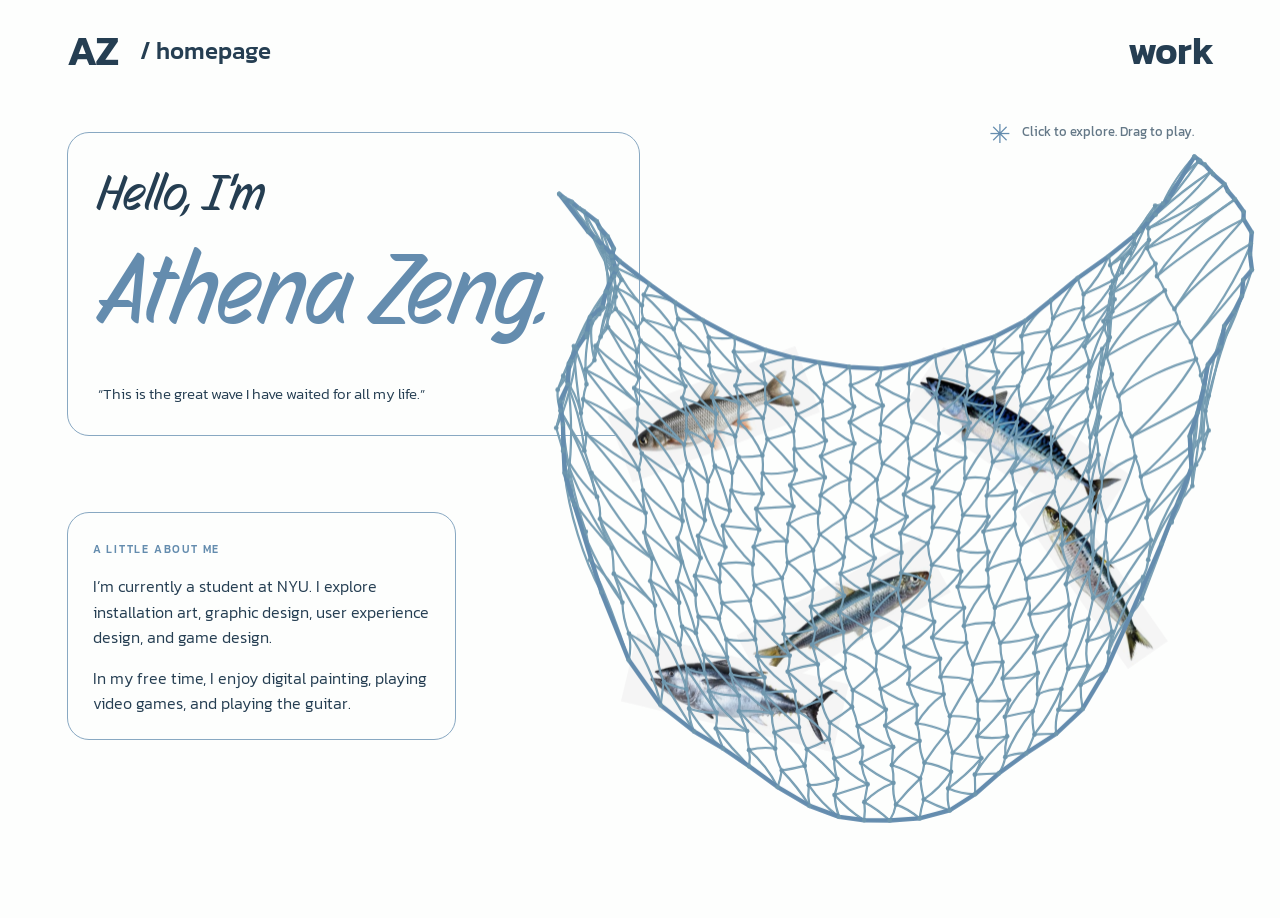
==== index.html @ c35355c2 "Add files via upload" ====
<!doctype html>
<html lang="en">
  <head>
    <meta charset="UTF-8" />
    <meta name="viewport" content="width=device-width,initial-scale=1" />
    <meta
      name="description"
      content="Athena Zeng's portfolio — art, games, and interactive worlds."
    />
    <title>Athena Zeng — Portfolio</title>
    <link rel="preconnect" href="https://fonts.googleapis.com" />
    <link rel="preconnect" href="https://fonts.gstatic.com" crossorigin />
    <link
      href="https://fonts.googleapis.com/css2?family=Kanit:wght@300;400;500;600&family=Story+Script&display=swap"
      rel="stylesheet"
    />
    <link rel="stylesheet" href="/assets/css/styles.css" />
    <link rel="stylesheet" href="/assets/css/custom.css" />
  </head>
  <body data-view="home">
    <header>
      <a class="home" href="/" aria-label="Homepage">AZ<span> / homepage</span></a
      ><a class="menu" href="/work/" aria-label="Work">work</a>
    </header>
    <main id="home">
      <section class="composition" aria-label="Introduction">
        <div class="intro panel">
          <h1 class="decrypt-heading" aria-label="Hello, I'm Athena Zeng.">
            <span class="decrypt-line" data-text="Hello, I'm" aria-hidden="true">Hello, I'm</span
            ><br /><em class="decrypt-line decrypt-name" data-text="Athena Zeng." aria-hidden="true"
              >Athena Zeng.</em
            >
          </h1>
          <p class="sea-quote">“This is the great wave I have waited for all my life.”</p>
        </div>
        <aside class="quick panel">
          <span class="eyebrow">A LITTLE ABOUT ME</span>
          <p class="about-copy">
            I’m currently a student at NYU. I explore installation art, graphic design, user
            experience design, and game design.
          </p>
          <p class="about-copy">
            In my free time, I enjoy digital painting, playing video games, and playing the guitar.
          </p>
        </aside>
        <div class="net-panel panel">
          <p class="net-hint">
            <span class="asterisk" aria-hidden="true">✳</span> Click to explore. Drag to play.
          </p>
          <canvas
            id="net"
            aria-label="Interactive irregular blue fishing net with five photographic fish that move with the mesh. Move your pointer to ripple the mesh, or drag to pull it. Use the Work navigation link with a keyboard."
          ></canvas>
        </div>
      </section>
    </main>
    <script src="/data/projects.js"></script>
    <script src="/assets/js/fishing-net.js"></script>
    <script src="/assets/js/portfolio.js"></script>
  </body>
</html>
---- assets/css/styles.css ----
/* 页面样式。保留响应式条件及级联顺序。常用调整建议写入 custom.css。 */
/* 页面样式。保留响应式条件及级联顺序。常用调整建议写入 custom.css。 */
:root {
  --blue: #648cae;
  --line: #88a8c2;
  --ink: #253e52;
  --muted: #647887;
}
* {
  box-sizing: border-box;
}
html {
  scroll-behavior: smooth;
  scroll-padding-top: 35px;
}
body {
  margin: 0;
  background: #fdfefd;
  color: var(--ink);
  font-family: "Kanit", Arial, sans-serif;
}
a {
  color: inherit;
  text-decoration: none;
}
button {
  font: inherit;
}
a:focus-visible,
button:focus-visible {
  outline: 3px solid #284f76;
  outline-offset: 5px;
}
header {
  display: flex;
  justify-content: space-between;
}
.home,
.menu {
  display: flex;
  align-items: center;
}
.menu > span:first-child {
  font-size: 14px;
  color: var(--muted);
}
.menu > span:last-child > span {
  margin-left: 42px;
}
.composition {
  position: relative;
  margin: 74px 3.4vw 0;
}
.panel {
  border: 1px solid var(--line);
  border-radius: 22px;
  background: #fdfefd;
}
.intro {
  position: relative;
  width: 59%;
  padding: 34px 38px 38px;
  min-height: 340px;
}
.eyebrow,
.edition {
  font-size: 11px;
  letter-spacing: 1.8px;
  font-weight: 500;
}
.eyebrow {
  color: var(--blue);
}
h1 {
  font-size: clamp(45px, 5.1vw, 76px);
  line-height: 1.1;
  margin: 32px 0 21px;
}
h1 em {
  font-style: normal;
  color: var(--blue);
}
.intro p {
  font-size: 17px;
  line-height: 1.6;
  margin: 0;
}
.quick {
  margin-top: 35px;
  width: 33%;
  padding: 29px 30px;
}
.quick > p {
  font-family: "Kanit", Arial, sans-serif;
  font-size: 25px;
  line-height: 1.35;
  margin: 23px 0 27px;
}
.quick dl {
  font-size: 13px;
  margin-bottom: 24px;
}
.quick dl > div {
  display: flex;
  justify-content: space-between;
  gap: 10px;
  padding: 9px 0;
  border-bottom: 1px solid #e5ecf1;
}
dt {
  color: var(--muted);
}
dd {
  margin: 0;
  text-align: right;
}
.quick a {
  font-size: 14px;
  display: flex;
  justify-content: space-between;
}
.net-panel {
  position: absolute;
  right: 0;
  top: 65px;
  width: 55.5%;
  height: 620px;
}
.net-top,
.net-bottom {
  position: absolute;
  left: 26px;
  right: 26px;
  display: flex;
  justify-content: space-between;
  align-items: center;
  z-index: 1;
  pointer-events: none;
}
.edition {
  font-size: 10px;
  color: var(--muted);
  letter-spacing: 1px;
}
.net-bottom {
  font-size: 12px;
  color: var(--muted);
}
.asterisk {
  color: var(--blue);
  font-size: 24px;
  vertical-align: middle;
  margin-right: 7px;
}
button {
  pointer-events: auto;
  border: 0;
  border-bottom: 1px solid var(--line);
  background: transparent;
  color: var(--ink);
  padding: 8px 0;
  cursor: pointer;
  font-size: 12px;
}
canvas {
  width: 100%;
  height: 100%;
  display: block;
  touch-action: none;
  cursor: grab;
}
canvas:active {
  cursor: grabbing;
}
.side-note {
  position: absolute;
  right: 1px;
  color: var(--muted);
  font-size: 10px;
  letter-spacing: 2px;
}
.work {
  margin: 0 3.4vw 100px;
}
.section-title {
  display: flex;
  align-items: baseline;
  justify-content: space-between;
  border-bottom: 1px solid var(--line);
  padding-bottom: 25px;
}
.section-title h2 {
  font-family: "Kanit", Arial, sans-serif;
  font-weight: 400;
  font-size: 36px;
  margin: 0;
}
.section-title > span {
  color: var(--muted);
  font-size: 14px;
}
.work-list article {
  display: flex;
  gap: 30px;
  align-items: center;
  padding: 30px 0;
  border-bottom: 1px solid #dce5ec;
}
.work-list article > span:first-child {
  color: var(--blue);
  font-size: 12px;
}
h3 {
  font-weight: 400;
  font-size: 24px;
  margin: 0 0 8px;
}
.work-list p {
  margin: 0;
  font-size: 14px;
  color: var(--muted);
}
.tag {
  margin-left: auto;
  font-size: 10px;
  letter-spacing: 1px;
  border: 1px solid #cfdee9;
  border-radius: 30px;
  padding: 9px 13px;
}
.work-note {
  font-size: 13px;
  color: var(--muted);
  margin-top: 23px;
}
footer {
  border-top: 1px solid var(--line);
  margin: 0 3.4vw;
  padding: 25px 0 32px;
  display: flex;
  justify-content: space-between;
  font-size: 12px;
  color: var(--muted);
}
@media (min-width: 1500px) {
  header,
  main,
  footer {
    max-width: 1450px;
    margin-left: auto;
    margin-right: auto;
  }
}
@media (max-width: 1000px) {
  .edition {
    display: none;
  }
  .quick {
    width: 39%;
    padding: 24px;
  }
  .intro {
    width: 65%;
  }
  .net-panel {
    width: 55%;
    height: 570px;
    top: 100px;
  }
  .net-bottom {
    left: 18px;
    right: 18px;
    flex-wrap: wrap;
    gap: 7px;
  }
  h1 {
    font-size: 53px;
  }
}
@media (max-width: 650px) {
  .home,
  .menu {
    padding: 0 15px;
  }
  .menu {
    width: 43%;
  }
  .menu > span:last-child > span {
    margin-left: 10px;
  }
  .composition {
    margin: 42px 20px 65px;
    display: flex;
    flex-direction: column;
  }
  .intro {
    width: 100%;
    min-height: 0;
    padding: 27px;
  }
  .intro h1 {
    font-size: 52px;
    letter-spacing: -2px;
    margin-top: 24px;
  }
  .intro p {
    font-size: 16px;
  }
  .net-panel {
    position: relative;
    width: 100%;
    height: 470px;
    top: auto;
    order: 2;
  }
  .quick {
    width: 100%;
    margin: 0;
    order: 3;
  }
  .quick > p {
    margin: 18px 0;
  }
  .side-note {
    display: none;
  }
  .work {
    margin: 0 20px 60px;
  }
  .section-title {
    display: block;
  }
  .section-title h2 {
    font-size: 29px;
    margin-bottom: 12px;
  }
  .work-list article {
    gap: 16px;
    flex-wrap: wrap;
  }
  .tag {
    margin-left: 30px;
  }
  .work-list h3 {
    font-size: 22px;
  }
  footer {
    margin: 0 20px;
    gap: 20px;
    flex-wrap: wrap;
  }
  footer > span:nth-child(2) {
    display: none;
  }
}
@media (prefers-reduced-motion: reduce) {
  html {
    scroll-behavior: auto;
  }
}
/* The supplied fish photograph and the mesh share one continuous surface. */
.net-top,
.net-bottom {
  background: rgba(245, 245, 245, 0.94);
  border-radius: 8px;
  padding: 5px 0;
}

/* Open suspended net: the canvas extends beyond its former frame. */
.net-panel {
  border: 0;
  background: transparent;
  overflow: visible;
  isolation: isolate;
  pointer-events: none;
}
#net {
  position: absolute;
  left: -15%;
  top: -11%;
  width: 115%;
  height: 124%;
  max-width: none;
  pointer-events: auto;
  mix-blend-mode: multiply;
}
.net-top {
  top: -25px;
  background: transparent;
}
.net-bottom {
  bottom: -50px;
  background: transparent;
}
.side-note {
  top: 770px;
}
.composition {
  min-height: 875px;
}
h1 {
  font-weight: 400;
  letter-spacing: -2px;
}
.quick > p,
.section-title h2 {
  font-weight: 300;
}
@media (max-width: 1000px) {
  .composition {
    min-height: 830px;
  }
  .side-note {
    top: 760px;
  }
}
@media (max-width: 650px) {
  .composition {
    min-height: 0;
    gap: 34px;
  }
  .net-panel {
    margin: 38px 0 70px;
  }
  #net {
    left: -5%;
    width: 110%;
    top: -10%;
    height: 120%;
  }
  .net-bottom {
    bottom: -40px;
  }
  .net-top {
    top: -30px;
  }
}
.net-enter {
  position: absolute;
  right: 20px;
  bottom: -82px;
  pointer-events: auto;
  color: var(--blue);
  border-bottom: 1px solid var(--line);
  padding: 8px 0;
  font-size: 16px;
  z-index: 3;
}
.collection-heading {
  display: flex;
  justify-content: space-between;
  align-items: end;
}
.collection-heading h1 {
  font-size: 38px;
  letter-spacing: -1px;
  margin: 12px 0;
}
.collection-heading p {
  color: var(--muted);
  font-size: 16px;
}
.domain-key {
  display: flex;
  gap: 25px;
  margin: 15px 0;
  font-size: 14px;
}
.domain-key > span:before {
  content: "";
  display: inline-block;
  width: 25px;
  height: 3px;
  background: var(--domain);
  vertical-align: middle;
  margin-right: 9px;
}
.collection-net {
  position: relative;
  width: min(1080px, 100%);
  height: min(73vw, 760px);
  min-height: 490px;
  margin: -55px auto 0;
}
.collection-net #net {
  left: 0;
  top: 0;
  width: 100%;
  height: 100%;
  position: absolute;
}
.collection-foot {
  display: flex;
  justify-content: space-between;
  align-items: center;
  font-size: 12px;
  color: var(--muted);
  padding: 10px 0 25px;
}
.fish-project-link {
  position: absolute;
  transform: translate(-50%, -50%);
  height: 65px;
  z-index: 3;
  color: var(--domain);
  text-align: center;
  pointer-events: none;
}
.fish-hit {
  display: block;
  height: 100%;
  width: 100%;
  transform: rotate(var(--fish-angle));
  pointer-events: auto;
  cursor: pointer;
  border-radius: 50%;
}
.fish-label {
  display: block;
  width: max-content;
  max-width: 220px;
  margin: 5px auto;
  background: rgba(253, 254, 253, 0.9);
  padding: 4px 10px;
  border-left: 2px solid var(--domain);
  font-size: 15px;
  pointer-events: auto;
  text-align: left;
}
.fish-label small {
  display: block;
  font-size: 11px;
}
.fish-project-link:hover .fish-label,
.fish-project-link:focus-visible .fish-label {
  background: var(--domain);
  color: white;
}
.fish-project-link:focus-visible {
  outline: 2px solid var(--domain);
}
body[data-view="detail"] {
  overflow: hidden;
}
.project-screen {
  display: grid;
  grid-template-columns: 39% 61%;
  position: relative;
  overflow: hidden;
}
.catch-rail {
  position: relative;
  padding: 14px 25px 30px 4vw;
  overflow-y: auto;
}
.back-collection {
  font-size: 14px;
  position: relative;
  z-index: 3;
}
.rail-caption {
  display: block;
  font-size: 10px;
  letter-spacing: 1.5px;
  color: var(--muted);
  margin-top: 20px;
}
#catch-list {
  flex-direction: column;
  justify-content: center;
  gap: 2px;
}
.catch-item {
  position: relative;
  display: flex;
  align-items: center;
  min-height: 65px;
  flex: 1;
  max-height: 140px;
  transition:
    opacity 0.35s,
    transform 0.35s;
}
.catch-item.selected {
  flex: 1.6;
}
.catch-item:hover {
  opacity: 0.85;
}
.fish-crop {
  display: block;
  width: 80%;
  aspect-ratio: 355 / var(--source-height);
  position: relative;
  overflow: hidden;
  mix-blend-mode: multiply;
}
.fish-crop img {
  position: absolute;
  width: calc(100% * 369 / 355);
  max-width: none;
  height: auto;
  left: calc(-100% * 7 / 355);
  top: calc(-100% * var(--source-y) / var(--source-height));
  filter: url(#fish-silhouette);
}
.selected .fish-crop img {
  filter: none;
}
.catch-name {
  position: absolute;
  left: 12px;
  bottom: 0;
  font-size: 13px;
  letter-spacing: 1px;
  background: rgba(253, 254, 253, 0.85);
  padding: 2px 8px;
}
.catch-name small {
  display: none;
  font-size: 11px;
  letter-spacing: 0;
}
.selected .catch-name {
  color: var(--project-color);
  bottom: -7px;
}
.selected .catch-name small {
  display: block;
}
.project-orbit {
  position: relative;
  overflow: hidden;
  touch-action: none;
  outline-offset: -5px;
}
.orbit-line {
  position: absolute;
  top: -30%;
  height: 165%;
  border: 2px solid var(--project-color);
  border-radius: 50%;
  pointer-events: none;
}
.project-top {
  position: absolute;
  left: 9%;
  right: 5%;
  top: 15px;
  display: flex;
  justify-content: space-between;
  color: var(--project-color);
  font-size: 12px;
  letter-spacing: 1.5px;
  z-index: 4;
}
.orbit-card {
  position: absolute;
  top: 50%;
  overflow-y: auto;
  transform: translate(calc(var(--curve) * 65px), calc(-50% + var(--offset) * 520px))
    rotate(calc(var(--offset) * 13deg));
  transform-origin: -250px center;
  opacity: 0.18;
  transition:
    transform 0.55s cubic-bezier(0.2, 0.75, 0.2, 1),
    opacity 0.45s;
  pointer-events: none;
}
.orbit-card.active {
  opacity: 1;
  pointer-events: auto;
  z-index: 2;
}
.orbit-card h1 {
  font-size: clamp(28px, 3.5vw, 52px);
  color: var(--project-color);
  letter-spacing: -1px;
}
.orbit-card p {
  font-weight: 300;
  max-width: 44ch;
}
.project-image-slot {
  height: clamp(120px, 24vh, 260px);
  border: 1px dashed var(--line);
  background: #edf2f5;
  display: flex;
  flex-direction: column;
  align-items: center;
  justify-content: center;
  gap: 7px;
  color: var(--muted);
}
.project-image-slot > span {
  font-size: 22px;
  font-weight: 300;
}
.project-image-slot > small {
  font-size: 13px;
}
.project-facts {
  margin: 25px 0;
}
.project-facts > div {
  display: flex;
  justify-content: space-between;
  padding: 15px 0;
  border-bottom: 1px solid #dce5ec;
}
.orbit-controls {
  position: absolute;
  bottom: 16px;
  right: 10%;
  display: flex;
  align-items: center;
  gap: 18px;
  z-index: 5;
  background: #fdfefd;
  padding: 5px;
}
.orbit-controls button {
  font-size: 22px;
  padding: 4px 12px;
}
.orbit-controls button:disabled {
  opacity: 0.25;
  cursor: default;
}
.orbit-controls > span:last-child {
  margin-left: auto;
  color: var(--muted);
  font-size: 12px;
}
#section-count {
  font-size: 14px;
  color: var(--project-color);
}
@media (max-width: 650px) {
  .collection-heading {
    display: block;
  }
  .collection-heading h1 {
    font-size: 29px;
  }
  .domain-key {
    flex-wrap: wrap;
    font-size: 12px;
  }
  .collection-net {
    margin: -20px auto 0;
    min-height: 490px;
    width: 100%;
  }
  .fish-label {
    font-size: 12px;
    max-width: 130px;
  }
  .collection-foot > span:last-child {
    display: none;
  }
  .project-screen {
    grid-template-columns: 29% 71%;
  }
  .catch-rail {
    padding: 10px 6px;
  }
  .back-collection {
    font-size: 11px;
  }
  .rail-caption {
    display: none;
  }
  #catch-list {
    min-height: 420px;
  }
  .fish-crop {
    width: 100%;
    transform: rotate(-55deg) scale(1.25);
    overflow: hidden;
  }
  .catch-name {
    left: 0;
    font-size: 10px;
    bottom: 9px;
    padding: 2px;
  }
  .catch-name small {
    display: none !important;
  }
  .selected .catch-name {
    bottom: 0;
  }
  .project-top {
    font-size: 9px;
    letter-spacing: 0.6px;
    left: 7%;
    right: 5%;
  }
  .orbit-card {
    transform: translate(calc(var(--curve) * 35px), calc(-50% + var(--offset) * 500px))
      rotate(calc(var(--offset) * 12deg));
  }
  .orbit-controls {
    right: 3%;
    gap: 7px;
  }
  .orbit-controls > span:last-child {
    font-size: 10px;
  }
  .project-image-slot > small {
    font-size: 11px;
    text-align: center;
  }
  .project-facts {
    font-size: 13px;
  }
  .net-enter {
    bottom: -75px;
  }
}
@media (prefers-reduced-motion: reduce) {
  .orbit-card,
  .catch-item {
    transition: none;
  }
}
/* A curved school of fish, all facing the information on the right. */
.catch-rail {
  border-right: 0;
  padding-right: 0;
}
#catch-list {
  position: absolute;
  inset: 55px 0 45px;
  height: auto;
  min-height: 0;
  display: block;
}
.catch-item,
.catch-item.selected {
  position: absolute;
  left: calc(4% - var(--catch-curve) * 3%);
  top: calc(50% + var(--catch-offset) * 19%);
  width: 94%;
  height: 100px;
  min-height: 0;
  max-height: none;
  display: flex;
  transform: translateY(-50%) scale(0.7);
  transform-origin: right center;
  opacity: 0.34;
}
.catch-item.selected {
  z-index: 2;
}
.catch-item .fish-crop {
  width: 93%;
  transform: scaleX(var(--fish-facing));
  flex-shrink: 0;
}
.catch-item.selected .catch-name {
  bottom: -24px;
  font-size: 16px;
  left: 13%;
}
.catch-item.selected .catch-name small {
  font-size: 12px;
}
.catch-item:focus-visible {
  opacity: 1;
  outline: 2px solid var(--project-color);
  outline-offset: 8px;
}
.rail-caption {
  position: absolute;
  bottom: 14px;
  left: 4vw;
}
/* The card is a curved, tapered quadrilateral rather than a rounded rectangle. */
.orbit-card {
  left: 3%;
  width: 94%;
  max-height: none;
  background: transparent;
  border: 0;
  border-radius: 0;
  padding: 0;
  overflow: visible;
}
.card-shape {
  position: absolute;
  inset: 0;
  width: 100%;
  height: 100%;
  overflow: visible;
  pointer-events: none;
}
.card-shape path {
  vector-effect: non-scaling-stroke;
}
.card-content {
  position: absolute;
  overflow-y: auto;
  overscroll-behavior: contain;
  padding: 4px 8px 8px 0;
}
.orbit-card h1 {
  margin: 8px 0 16px;
}
.orbit-card p {
  font-size: 16px;
  line-height: 1.55;
  margin: 14px 0 0;
}
.orbit-card .project-image-slot {
  height: clamp(105px, 20vh, 190px);
}
.orbit-controls {
  left: 20%;
}
.orbit-line {
  left: -44%;
  width: 112%;
}
@media (max-width: 650px) {
  #catch-list {
    inset: 45px 0 40px;
  }
  .catch-item,
  .catch-item.selected {
    height: 70px;
    left: calc(1% - var(--catch-curve) * 2%);
    width: 98%;
  }
  .catch-item .fish-crop {
    transform: scaleX(var(--fish-facing));
    width: 100%;
  }
  .catch-item.selected .catch-name {
    left: 3%;
    bottom: -12px;
    font-size: 11px;
  }
  .orbit-card {
    left: 0;
    width: 99%;
    padding: 0;
  }
  .card-content {
    padding-right: 3px;
  }
  .orbit-card h1 {
    font-size: 26px;
  }
  .orbit-card p {
    font-size: 14px;
  }
  .orbit-card .project-image-slot {
    height: 140px;
  }
  .project-image-slot > span {
    font-size: 18px;
  }
  .orbit-controls {
    left: 10%;
  }
}
@media (max-height: 600px) {
  .card-content {
    top: 15%;
    bottom: 13%;
  }
  .catch-item,
  .catch-item.selected {
    height: 65px;
  }
  .catch-item.selected .catch-name {
    bottom: -12px;
  }
  .orbit-card .project-image-slot {
    height: 105px;
  }
}
/* Keep the photograph's color, with the light source background masked out. */
.catch-item.selected .fish-crop img {
  filter: url(#fish-cutout);
}
.catch-item.selected .fish-crop {
  mix-blend-mode: normal;
}
.catch-name {
  display: none !important;
}
.card-shape path {
  stroke-linejoin: round;
  stroke-linecap: round;
}
@media (max-width: 650px) {
}
/* Recess the inactive catches; project the selected catch toward the content. */
.catch-item {
  left: calc(-12% - var(--catch-curve) * 2%);
  transform: translateY(-50%) scale(0.62);
  transform-origin: left center;
  opacity: 0.4;
}
.catch-item.selected {
  left: 10%;
  width: 100%;
  transform: translateY(-50%) scale(1.24);
  transform-origin: right center;
  opacity: 1;
}
.catch-item .catch-name {
  display: block !important;
  left: 10%;
  bottom: -13px;
  background: transparent;
  color: var(--blue);
  font-size: 14px;
}
.catch-item .catch-name small {
  display: none !important;
}
.catch-rail {
  overflow: visible;
  z-index: 3;
  pointer-events: none;
}
.catch-rail a {
  pointer-events: auto;
}
.catch-item.selected .fish-crop {
  overflow: hidden;
}
.project-orbit {
  isolation: isolate;
}
.project-orbit::before {
  content: "";
  position: absolute;
  inset: 12% 4% 13% 0;
  background:
    radial-gradient(ellipse at 70% 22%, rgba(134, 223, 210, 0.25), transparent 57%),
    radial-gradient(ellipse at 30% 76%, rgba(142, 203, 222, 0.2), transparent 54%);
  pointer-events: none;
  z-index: -1;
}
.card-frost {
  position: absolute;
  inset: 0;
  clip-path: polygon(
    14.5% 11.7%,
    28% 8.3%,
    48% 5.8%,
    70% 4.8%,
    91% 5.1%,
    94.2% 9.1%,
    96% 25%,
    97% 50%,
    96% 75%,
    94.2% 90.9%,
    91% 94.9%,
    70% 95.2%,
    48% 94.2%,
    28% 91.7%,
    14.5% 88.3%,
    12.5% 83.6%,
    14% 67%,
    14.4% 50%,
    14% 33%,
    12.5% 16.4%
  );
  backdrop-filter: blur(18px) saturate(135%);
  -webkit-backdrop-filter: blur(18px) saturate(135%);
  background: linear-gradient(130deg, rgba(228, 255, 250, 0.18), rgba(138, 210, 214, 0.12));
  pointer-events: none;
}
.card-shape path {
  stroke-width: 1.25;
}
.card-content .project-image-slot {
  border-color: rgba(97, 168, 172, 0.45);
}
.orbit-card .eyebrow {
  color: #5a9695;
}
@media (max-width: 650px) {
  .catch-item {
    left: calc(-8% - var(--catch-curve) * 2%);
    transform: translateY(-50%) scale(0.67);
  }
  .catch-item.selected {
    left: 6%;
    width: 100%;
    transform: translateY(-50%) scale(1.16);
  }
  .catch-item .catch-name {
    font-size: 11px;
    left: 6%;
    bottom: -5px;
  }
  .catch-item.selected .catch-name {
    display: none !important;
  }
}
/* Labels follow the mouth, rather than the lower edge of the fish. */
.catch-item:not(.selected) .catch-name {
  left: 96%;
  top: 50%;
  bottom: auto;
  transform: translateY(-50%);
  width: max-content;
  white-space: nowrap;
  font-size: 17px;
  line-height: 1.2;
  padding: 0 0 0 8px;
  letter-spacing: 0.4px;
  background: transparent;
}
.catch-item.selected .catch-name {
  display: none !important;
}
/* Tint only the exact SVG outline. No surrounding glow or rectangular wash. */
.project-orbit::before {
  display: none;
}
.card-frost {
  display: none;
}
.card-shape {
  filter: none;
}
.card-shape path {
  fill: rgba(164, 224, 214, 0.2);
  stroke: rgba(100, 168, 171, 0.7);
}
.card-content .project-image-slot {
  background: rgba(226, 248, 244, 0.2);
}
@media (max-width: 650px) {
  .catch-item:not(.selected) .catch-name {
    left: 94%;
    font-size: 13px;
    padding-left: 3px;
    letter-spacing: 0;
  }
}
/* A consistent image stage preserves both portrait and landscape compositions. */
.project-photo {
  margin: 0;
  width: 100%;
}
.project-photo img {
  display: block;
  width: 100%;
  height: clamp(140px, 25vh, 240px);
  object-fit: contain;
  object-position: center;
  background: rgba(236, 250, 247, 0.16);
  border-radius: 5px;
}
.project-photo figcaption {
  font-size: 12px;
  line-height: 1.4;
  color: var(--muted);
  margin-top: 8px;
}
.card-content:has(.project-photo) > p:empty {
  display: none;
}
@media (max-width: 650px) {
  .project-photo img {
    height: clamp(145px, 25vh, 215px);
  }
  .project-photo figcaption {
    font-size: 11px;
  }
}
/* One shared alignment for navigation and the collection introduction. */
header {
  width: auto;
  max-width: none;
  margin: 28px 5.2vw;
}
.home,
.menu {
  border: 0;
  border-radius: 0;
  background: none;
  padding: 0;
  min-height: 64px;
  font-weight: 600;
}
.home {
  font-size: 42px;
  letter-spacing: -1.5px;
}
.home span {
  font-size: 24px;
  font-weight: 500;
  letter-spacing: 0;
  margin-left: 22px;
}
.menu {
  width: auto;
  gap: 28px;
  font-size: 38px;
  justify-content: flex-end;
  letter-spacing: -0.5px;
}
.menu > span,
.menu > span:first-child {
  font-size: 38px;
  font-weight: 600;
  color: inherit;
}
.home:hover,
.menu:hover {
  color: var(--blue);
}
.collection {
  margin: 45px 5.2vw 0;
  padding-bottom: 35px;
}
.collection-heading h1 {
  margin-left: 0;
}
.domain-key {
  margin-left: 0;
}
@media (max-width: 650px) {
  header {
    margin: 20px;
  }
  .home,
  .menu {
    min-height: 48px;
  }
  .home {
    font-size: 31px;
  }
  .home span {
    font-size: 16px;
    margin-left: 10px;
  }
  .menu {
    font-size: 28px;
    gap: 12px;
  }
  .menu > span,
  .menu > span:first-child {
    font-size: 28px;
  }
  .collection {
    margin: 35px 20px 0;
  }
}
/* Image-led project cards with an unobtrusive continuous orbit. */
.orbit-line {
  opacity: 0.15;
  border-width: 1px;
}
.project-screen {
  height: calc(100dvh - 115px);
}
.orbit-card {
  height: calc(100dvh - 180px);
  min-height: 300px;
}
.card-content {
  left: 18%;
  right: 8%;
  top: 12%;
  bottom: 12%;
  scrollbar-width: none;
}
.card-content::-webkit-scrollbar {
  display: none;
}
.image-card .card-content {
  display: flex;
  flex-direction: column;
  gap: 8px;
  overflow: hidden;
}
.image-card .card-content > .eyebrow {
  font-size: 11px;
  flex: none;
}
.image-card h1 {
  font-size: clamp(23px, 2.3vw, 34px);
  margin: 0;
  line-height: 1.2;
  flex: none;
}
.image-card .project-photo {
  flex: 1;
  min-height: 0;
  display: flex;
  flex-direction: column;
  margin: 0;
}
.image-card .project-photo img {
  width: 100%;
  height: 100%;
  min-height: 0;
  flex: 1;
  object-fit: contain;
  background: transparent;
}
.image-card .project-photo figcaption {
  font-size: 11px;
  margin-top: 5px;
  flex: none;
}
.image-card .card-content > p {
  font-size: 14px;
  line-height: 1.4;
  margin: 0;
  flex: none;
}
#project-number {
  letter-spacing: 0.3px;
  font-size: 14px;
}
@media (max-width: 650px) {
  .project-screen {
    height: calc(100dvh - 90px);
  }
  .orbit-card {
    height: calc(100dvh - 145px);
    min-height: 280px;
  }
  .card-content {
    left: 18%;
    right: 8%;
    top: 13%;
    bottom: 13%;
  }
  .image-card h1 {
    font-size: 23px;
  }
  #project-number {
    font-size: 11px;
  }
  .image-card .card-content > p {
    font-size: 12px;
  }
}
@media (max-height: 600px) {
  .orbit-card {
    height: calc(100dvh - 130px);
    min-height: 210px;
  }
  .image-card h1 {
    font-size: 21px;
  }
  .image-card .card-content > p {
    display: none;
  }
}
/* Script greeting with staggered top and bottom mechanical flaps. */
.intro .flap-heading {
  font-family: "Story Script", cursive;
  font-weight: 400;
  font-size: clamp(52px, 5.5vw, 82px);
  letter-spacing: 0;
  line-height: 1.25;
  margin-top: 20px;
}
.flap-line {
  white-space: nowrap;
}
.flap-word {
  display: inline-block;
  position: relative;
  perspective: 700px;
  vertical-align: baseline;
  white-space: pre;
}
.flap-space {
  visibility: hidden;
}
.flap-half {
  position: absolute;
  inset: 0;
  backface-visibility: hidden;
  transform-origin: center 50%;
  white-space: pre;
}
.flap-top {
  clip-path: inset(0 -15% 50% -15%);
}
.flap-bottom {
  clip-path: inset(50% -15% 0 -15%);
}
.flapping .flap-top {
  animation: flapUpper 0.58s cubic-bezier(0.2, 0.65, 0.3, 1) both;
  animation-delay: var(--delay);
}
.flapping .flap-bottom {
  animation: flapLower 0.68s cubic-bezier(0.2, 0.65, 0.3, 1) both;
  animation-delay: calc(var(--delay) + 110ms);
}
@keyframes flapUpper {
  0% {
    transform: rotateX(90deg);
    opacity: 0;
  }
  30% {
    opacity: 1;
  }
  100% {
    transform: rotateX(0);
    opacity: 1;
  }
}
@keyframes flapLower {
  0% {
    transform: rotateX(-90deg);
    opacity: 0;
  }
  25% {
    opacity: 1;
  }
  78% {
    transform: rotateX(9deg);
  }
  100% {
    transform: rotateX(0);
    opacity: 1;
  }
}
body[data-view="home"] .net-enter {
  top: -38px;
  right: 10px;
  bottom: auto;
  font-size: 15px;
  border: 0;
  padding: 8px 0;
  z-index: 4;
}
@media (max-width: 1000px) {
  .intro .flap-heading {
    font-size: 57px;
  }
}
@media (max-width: 650px) {
  .intro .flap-heading {
    font-size: clamp(43px, 9vw, 57px);
  }
  body[data-view="home"] .net-enter {
    top: -30px;
    right: 0;
  }
}
@media (prefers-reduced-motion: reduce) {
  .flapping .flap-half {
    animation: none;
  }
}
/* Stable two-line script layout during the character-decoding reveal. */
.intro .decrypt-heading {
  font-family: "Story Script", cursive;
  font-weight: 400;
  font-size: clamp(45px, 4.3vw, 66px);
  line-height: 1.15;
  letter-spacing: 0;
  margin: 18px 0 52px;
}
.decrypt-line {
  display: inline-block;
  white-space: nowrap;
  min-height: 1.15em;
}
.intro .decrypt-name {
  font-size: 1.34em;
  font-style: normal;
  color: var(--blue);
  margin-top: 10px;
}
.net-hint {
  position: absolute;
  top: -42px;
  right: 10px;
  margin: 0;
  z-index: 4;
  font-size: 14px;
  line-height: 1.5;
  color: var(--muted);
  pointer-events: none;
  white-space: nowrap;
}
.net-hint .asterisk {
  font-size: 26px;
  vertical-align: middle;
  margin-right: 8px;
}
@media (max-width: 1000px) {
  .intro .decrypt-heading {
    font-size: 43px;
    margin-bottom: 48px;
  }
}
@media (max-width: 650px) {
  .intro .decrypt-heading {
    font-size: clamp(31px, 7vw, 43px);
    margin-bottom: 42px;
  }
  .intro .decrypt-name {
    font-size: 1.27em;
  }
  .net-hint {
    top: -33px;
    right: 0;
    font-size: 12px;
  }
  .net-hint .asterisk {
    font-size: 22px;
  }
}
/* Two fixed-height, viewport-sized compositions. */
body[data-view="home"],
body[data-view="work"] {
  height: 100dvh;
  overflow: hidden;
}
body[data-view="home"] header,
body[data-view="work"] header {
  height: 64px;
  margin: 18px 5.2vw;
}
body[data-view="home"] main {
  height: calc(100dvh - 100px);
}
body[data-view="home"] .composition {
  height: 100%;
  min-height: 0;
  margin: 0 5.2vw;
  position: relative;
}
body[data-view="home"] .intro {
  position: absolute;
  left: 0;
  top: 4%;
  width: 50%;
  min-height: 0;
  padding: 25px 30px 30px;
}
body[data-view="home"] .intro .decrypt-heading {
  font-size: clamp(35px, 4vw, 62px);
  margin: 5px 0 35px;
}
body[data-view="home"] .intro p {
  font-size: 16px;
  line-height: 1.5;
}
body[data-view="home"] .quick {
  position: absolute;
  left: 0;
  margin: 0;
}
body[data-view="home"] .quick > p {
  font-size: 23px;
  margin: 14px 0;
}
body[data-view="home"] .quick dl {
  margin: 12px 0 15px;
}
body[data-view="home"] .net-panel {
  margin: 0;
}
body[data-view="home"] .net-hint {
  line-height: 1.5;
  margin: 0;
  font-size: 13px;
  background: var(--page-background, #fdfefd);
  padding: 0 6px;
}
body[data-view="work"] .collection {
  height: calc(100dvh - 100px);
  margin: 0 5.2vw;
  padding: 10px 0 0;
  display: flex;
  flex-direction: column;
  min-height: 0;
}
body[data-view="work"] .collection-heading {
  flex: none;
}
body[data-view="work"] .collection-heading h1 {
  font-size: clamp(26px, 3vw, 40px);
  margin: 6px 0 8px;
}
body[data-view="work"] .domain-key {
  flex: none;
  margin: 8px 0 0;
  position: relative;
  z-index: 4;
}
body[data-view="work"] .collection-net {
  flex: 1;
  width: 100%;
  min-height: 0;
  height: auto;
  margin: 0 auto;
  position: relative;
}
body[data-view="work"] .collection-net #net {
  left: -6%;
  top: -21%;
  width: 112%;
  height: 129%;
}
body[data-view="work"] #fish-links {
  position: absolute;
  left: -6%;
  top: -21%;
  width: 112%;
  height: 129%;
  pointer-events: none;
}
@media (max-height: 780px) and (min-width: 651px) {
  body[data-view="home"] .intro {
    padding: 20px 25px;
  }
  body[data-view="home"] .intro .decrypt-heading {
    font-size: clamp(33px, 3.6vw, 51px);
    margin-bottom: 22px;
  }
  body[data-view="home"] .quick > p {
    font-size: 19px;
    margin: 9px 0;
  }
  body[data-view="home"] .quick dl {
    margin: 8px 0;
  }
  body[data-view="home"] .quick dl > div {
    padding: 5px 0;
  }
  body[data-view="home"] .intro p {
    font-size: 14px;
  }
}
@media (max-width: 650px) {
  body[data-view="home"] header,
  body[data-view="work"] header {
    height: 48px;
    margin: 12px 20px;
  }
  body[data-view="home"] main,
  body[data-view="work"] .collection {
    height: calc(100dvh - 72px);
  }
  body[data-view="home"] .composition {
    margin: 0 20px;
    display: block;
  }
  body[data-view="home"] .intro {
    top: 2%;
    width: 100%;
    padding: 13px 18px;
  }
  body[data-view="home"] .intro .decrypt-heading {
    font-size: clamp(27px, 6vw, 37px);
    margin: 0 0 15px;
    line-height: 1.05;
  }
  body[data-view="home"] .intro .decrypt-name {
    margin-top: 5px;
  }
  body[data-view="home"] .intro p {
    font-size: 12px;
    line-height: 1.35;
  }
  body[data-view="home"] .quick {
    display: none;
  }
  body[data-view="home"] .net-panel {
    margin: 0;
  }
  body[data-view="home"] .net-hint {
    font-size: 11px;
  }
  body[data-view="work"] .collection {
    margin: 0 20px;
    padding-top: 12px;
  }
  body[data-view="work"] .collection-heading h1 {
    font-size: 26px;
  }
  .domain-key {
    gap: 8px;
  }
  body[data-view="work"] .domain-key {
    font-size: 10px;
    gap: 8px;
  }
  body[data-view="work"] .fish-label {
    font-size: 11px;
    max-width: 115px;
  }
  .fish-label small {
    font-size: 9px;
  }
}
/* Separate the home hint from the larger, lower hanging net. */
body[data-view="home"] .net-panel {
  width: 69%;
}
body[data-view="home"] #net {
  left: -4%;
  width: 110%;
}
body[data-view="home"] .net-hint {
  transform: translateY(-50%);
  z-index: 5;
}
/* Collection mesh uses a uniform internal scale instead of stretching to its box. */
body[data-view="work"] .collection-net #net,
body[data-view="work"] #fish-links {
  left: -8%;
  top: -15%;
  width: 116%;
  height: 127%;
}
@media (max-height: 780px) and (min-width: 651px) {
}
@media (max-width: 650px) {
  body[data-view="home"] .net-panel {
    width: 114%;
  }
  body[data-view="home"] #net {
    left: -3%;
    width: 106%;
  }
  body[data-view="home"] .net-hint {
    right: 9%;
    transform: none;
  }
  body[data-view="work"] .collection-net #net,
  body[data-view="work"] #fish-links {
    left: -14%;
    top: -8%;
    width: 128%;
    height: 114%;
  }
}
/* Raise the hanging net to keep its hem and silhouette in view. */
body[data-view="home"] .net-panel {
  top: 5%;
  height: 93%;
  right: -5%;
}
body[data-view="home"] #net {
  top: -7%;
  height: 111%;
}
body[data-view="home"] .net-hint {
  top: -1%;
  right: 9%;
}
body[data-view="home"] .intro .decrypt-name {
  font-size: 100px;
}
body[data-view="home"] .intro .sea-quote {
  font-size: 15px;
  font-weight: 300;
  line-height: 1.55;
}
body[data-view="home"] .quick {
  width: 34%;
  padding: 22px 25px;
  bottom: 20%;
}
body[data-view="home"] .quick .about-copy {
  font-family: "Kanit", sans-serif;
  font-size: 16px;
  line-height: 1.6;
  font-weight: 300;
  margin: 15px 0 0;
}
@media (max-height: 780px) and (min-width: 651px) {
  body[data-view="home"] .quick {
    bottom: 5%;
    padding: 16px 22px;
  }
  body[data-view="home"] .quick .about-copy {
    font-size: 14px;
    line-height: 1.45;
    margin-top: 10px;
  }
}
@media (max-width: 650px) {
  body[data-view="home"] .intro .decrypt-name {
    font-size: 1.4em;
  }
  body[data-view="home"] .intro .sea-quote {
    font-size: 13px;
  }
  body[data-view="home"] .net-panel {
    top: 37%;
    height: 62%;
    right: -5%;
  }
  body[data-view="home"] .net-hint {
    top: -18px;
  }
  body[data-view="home"] #net {
    top: -8%;
    height: 110%;
  }
}
---- assets/css/custom.css ----
/* 中文提示：此文件最后加载，适合写你自己的样式，避免在主样式中寻找重复规则。 */
/* 下面都是示例，取消注释后才生效。每次只改一项，再刷新浏览器检查。 */

/* 首页姓名大小：
body[data-view="home"] .intro .decrypt-name {
  font-size: 1.46em;
}
*/

/* 首页渔网位置与大小（top 越小越靠上，right 越小越靠右）：
body[data-view="home"] .net-panel {
  top: 5%;
  right: -5%;
  width: 69%;
  height: 93%;
}
*/

/* 详情卡片的薄荷色及透明度（最后一个数字是 0 至 1 的不透明度）：
.card-shape path {
  fill: rgba(164, 224, 214, 0.23);
}
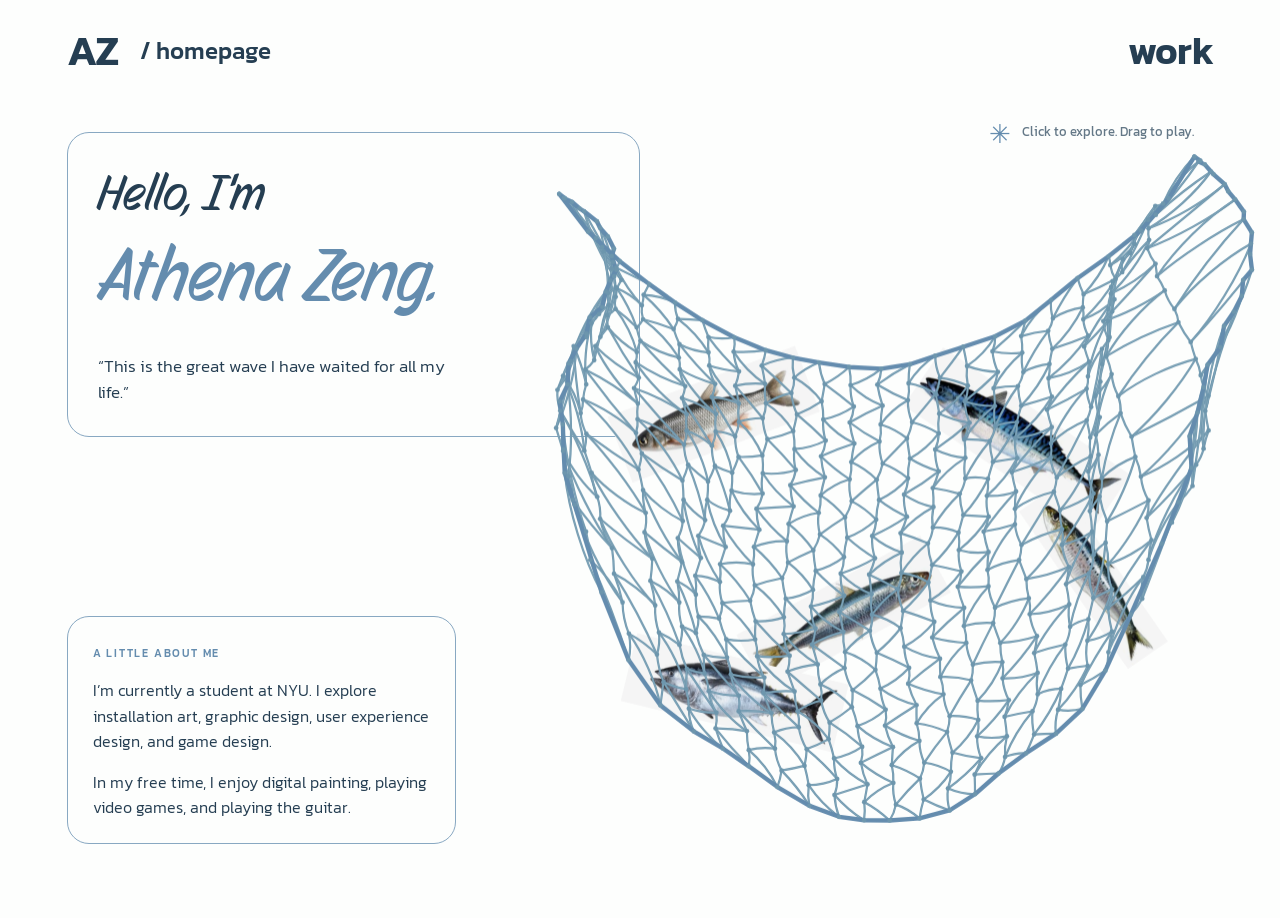
==== commit 75ddd868: "Update index.html" ====
--- a/index.html
+++ b/index.html
@@ -14,13 +14,13 @@
       href="https://fonts.googleapis.com/css2?family=Kanit:wght@300;400;500;600&family=Story+Script&display=swap"
       rel="stylesheet"
     />
-    <link rel="stylesheet" href="/assets/css/styles.css" />
-    <link rel="stylesheet" href="/assets/css/custom.css" />
+    <link rel="stylesheet" href="assets/css/styles.css" />
+    <link rel="stylesheet" href="assets/css/custom.css" />
   </head>
   <body data-view="home">
     <header>
-      <a class="home" href="/" aria-label="Homepage">AZ<span> / homepage</span></a
-      ><a class="menu" href="/work/" aria-label="Work">work</a>
+      <a class="home" href="./" aria-label="Homepage">AZ<span> / homepage</span></a
+      ><a class="menu" href="work/" aria-label="Work">work</a>
     </header>
     <main id="home">
       <section class="composition" aria-label="Introduction">
@@ -54,8 +54,9 @@
         </div>
       </section>
     </main>
-    <script src="/data/projects.js"></script>
-    <script src="/assets/js/fishing-net.js"></script>
-    <script src="/assets/js/portfolio.js"></script>
+    <script src="assets/js/site-paths.js"></script>
+<script src="data/projects.js"></script>
+    <script src="assets/js/fishing-net.js"></script>
+    <script src="assets/js/portfolio.js"></script>
   </body>
 </html>
--- a/assets/css/styles.css
+++ b/assets/css/styles.css
@@ -98,7 +98,7 @@
 }
 .quick dl {
   font-size: 13px;
-  margin-bottom: 24px;
+  margin-bottom: 27px;
 }
 .quick dl > div {
   display: flex;
@@ -1133,7 +1133,7 @@
   filter: none;
 }
 .card-shape path {
-  fill: rgba(164, 224, 214, 0.2);
+  fill: rgba(164, 224, 214, 0.23);
   stroke: rgba(100, 168, 171, 0.7);
 }
 .card-content .project-image-slot {
@@ -1763,17 +1763,18 @@
   right: 9%;
 }
 body[data-view="home"] .intro .decrypt-name {
-  font-size: 100px;
+  font-size: 1.46em;
 }
 body[data-view="home"] .intro .sea-quote {
-  font-size: 15px;
+  font-size: 17px;
   font-weight: 300;
   line-height: 1.55;
+  max-width: 33ch;
 }
 body[data-view="home"] .quick {
   width: 34%;
   padding: 22px 25px;
-  bottom: 20%;
+  bottom: 7%;
 }
 body[data-view="home"] .quick .about-copy {
   font-family: "Kanit", sans-serif;
--- a/assets/css/custom.css
+++ b/assets/css/custom.css
@@ -20,4 +20,4 @@
 .card-shape path {
   fill: rgba(164, 224, 214, 0.23);
 }
-
+*/
